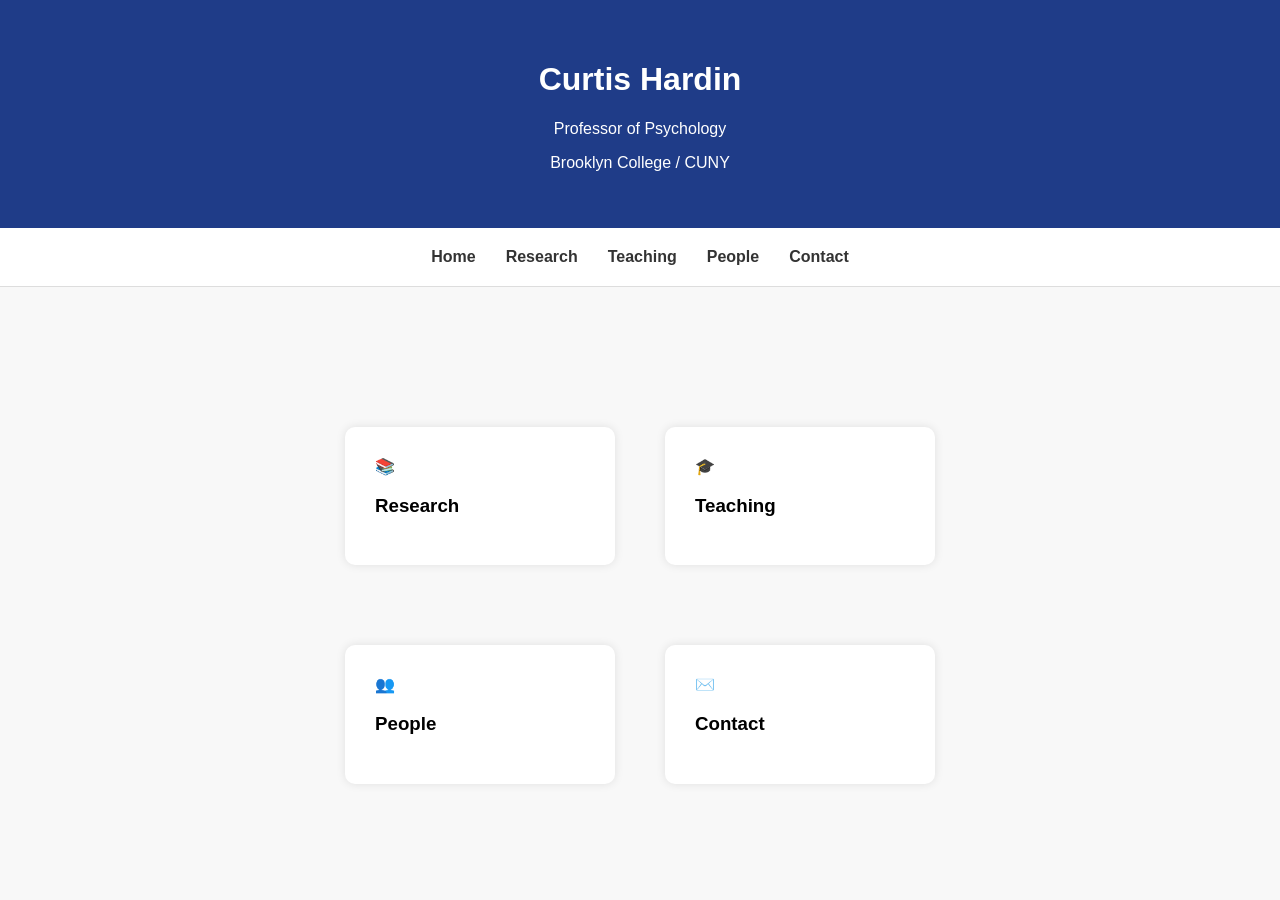
==== index.html @ 84460bd5 "Add files via upload" ====
<!DOCTYPE html>
<html lang="en">
<head>
    <meta charset="UTF-8">
    <meta name="viewport" content="width=device-width, initial-scale=1.0">
    <title>Curtis Hardin</title>
    <link rel="stylesheet" href="style.css">
</head>
<body>

    <header>
        <h1>Curtis Hardin</h1>
        <p>Professor of Psychology</p >
        <p>Brooklyn College / CUNY</p >
    </header>

    <nav>
        <a href=" ">Home</a >
       <a href="research.html">Research</a>
        <a href="teaching.html">Teaching</a >
        <a href="people.html">People</a >
       <a href="contact.html">Contact</a>
    </nav>

    <main>
        <section class="intro"></section>
           
        <section class="cards">
 
            <a href="research.html" class="card-link">
                <div class="card">
          <div class="card-icon">📚</div>
                    <h3>Research</h3>
                </div>
            </a>


            <a href="teaching.html" class="card-link">
                <div class="card">
                    <div class="card-icon">🎓</div>
                    <h3>Teaching</h3>
                </div>
            </a>
    
           
            <a href="people.html" class="card-link">
                <div class="card">
                    <div class="card-icon">👥</div>
                    <h3>People</h3>
                </div>
            </a>

          <a href="contact.html" class="card-link">
                <div class="card">
                    <div class="card-icon">✉️</div>
                    <h3>Contact</h3>
                </div>
                </a>
        </section>
    </main>

</body>
</html>
---- style.css ----
body {
   margin: 0;
   font-family: Arial, sans-serif;
   background-color: #f8f8f8;
}


header {
   text-align: center;
   padding: 40px;
   background: #1f3c88;
   color: white;
}


nav {
   display: flex;
   justify-content: center;
   gap: 30px;
   background: white;
   padding: 20px;
   border-bottom: 1px solid #ddd;
}


nav a {
   text-decoration: none;
   color: #333;
   font-weight: bold;
}


.intro {
   text-align: center;
   padding: 40px;
}


.cards {
   display: grid;
   grid-template-columns: repeat(2, 300px);
   gap: 20px;
   justify-content: center;
   padding: 30px;
}


.card {
   background: white;
   padding: 25px;
   border-radius: 10px;
   box-shadow: 0 0 10px rgba(0,0,0,0.08);
}


.card {
   width: 70%;
   margin: 30px auto;
   background: white;
   padding: 30px;
   border-radius: 10px;
   box-shadow: 0 0 10px rgba(0,0,0,0.1);
}


.card {
   max-width: 1000px;
   margin: 30px auto;
   background: white;
   padding: 30px;
   border-radius: 10px;
   box-shadow: 0 0 10px rgba(0,0,0,0.1);
}


.card ul {
   line-height: 1.8;
}


.card li {
   margin-bottom: 15px;
}


.card-link {
   text-decoration: none;
   color: inherit;      
   display: block;    
}






.publications-container {
   max-width: 850px;
   margin: 30px auto;
   padding: 20px;
   background-color: #ffffff;
}




.publications-container h2 {
   color: #1a365d;
   border-bottom: 2px solid #e2e8f0;
   padding-bottom: 10px;
   margin-bottom: 25px;
}




.pub-list {
   list-style: none;
   padding: 0;
   margin: 0;
}




.pub-item {
   position: relative;
   padding-left: 25px;
   text-indent: -25px;
   line-height: 1.6;
   margin-bottom: 22px;
   color: #333333;
   font-size: 0.95rem;
}




.pub-year {
   display: inline-block;
   font-weight: bold;
   color: #2b6cb0;
   margin-right: 8px;
   text-indent: 0;
}


.pub-title {
   color: #2d3748;
   font-weight: 600;
   text-decoration: none;
   border-bottom: 1px dashed #cbd5e0;
   transition: all 0.2s ease-in-out;
}


.pub-title:hover {
   color: #3182ce;
   border-bottom: 1px solid #3182ce;
   background-color: #ebf8ff;
   padding: 0 2px;
   border-radius: 2px;
}




.pub-item em {
   color: #4a5568;
   font-style: italic;
}


.contact-details {
    display: flex;
    flex-direction: column;
    gap: 30px;
    margin-top: 20px;
}

.contact-box {
    display: flex;
    align-items: flex-start;
    gap: 20px;
    background: #f7fafc;
    padding: 20px 25px;
    border-radius: 8px;
}

.contact-box .contact-icon {
    font-size: 1.8rem;
    margin-top: 2px;
}

.contact-info-text h3 {
    margin: 0 0 8px 0;
    color: #1f3c88;
    font-size: 1.15rem;
}

.contact-info-text p {
    margin: 0;
    line-height: 1.6;
    color: #4a5568;
}


.email-link {
    color: #2b6cb0;
    text-decoration: none;
    font-weight: 600;
    border-bottom: 1px dashed #2b6cb0;
    transition: all 0.2s;
}

.email-link:hover {
    color: #1f3c88;
    border-bottom: 1px solid #1f3c88;
}
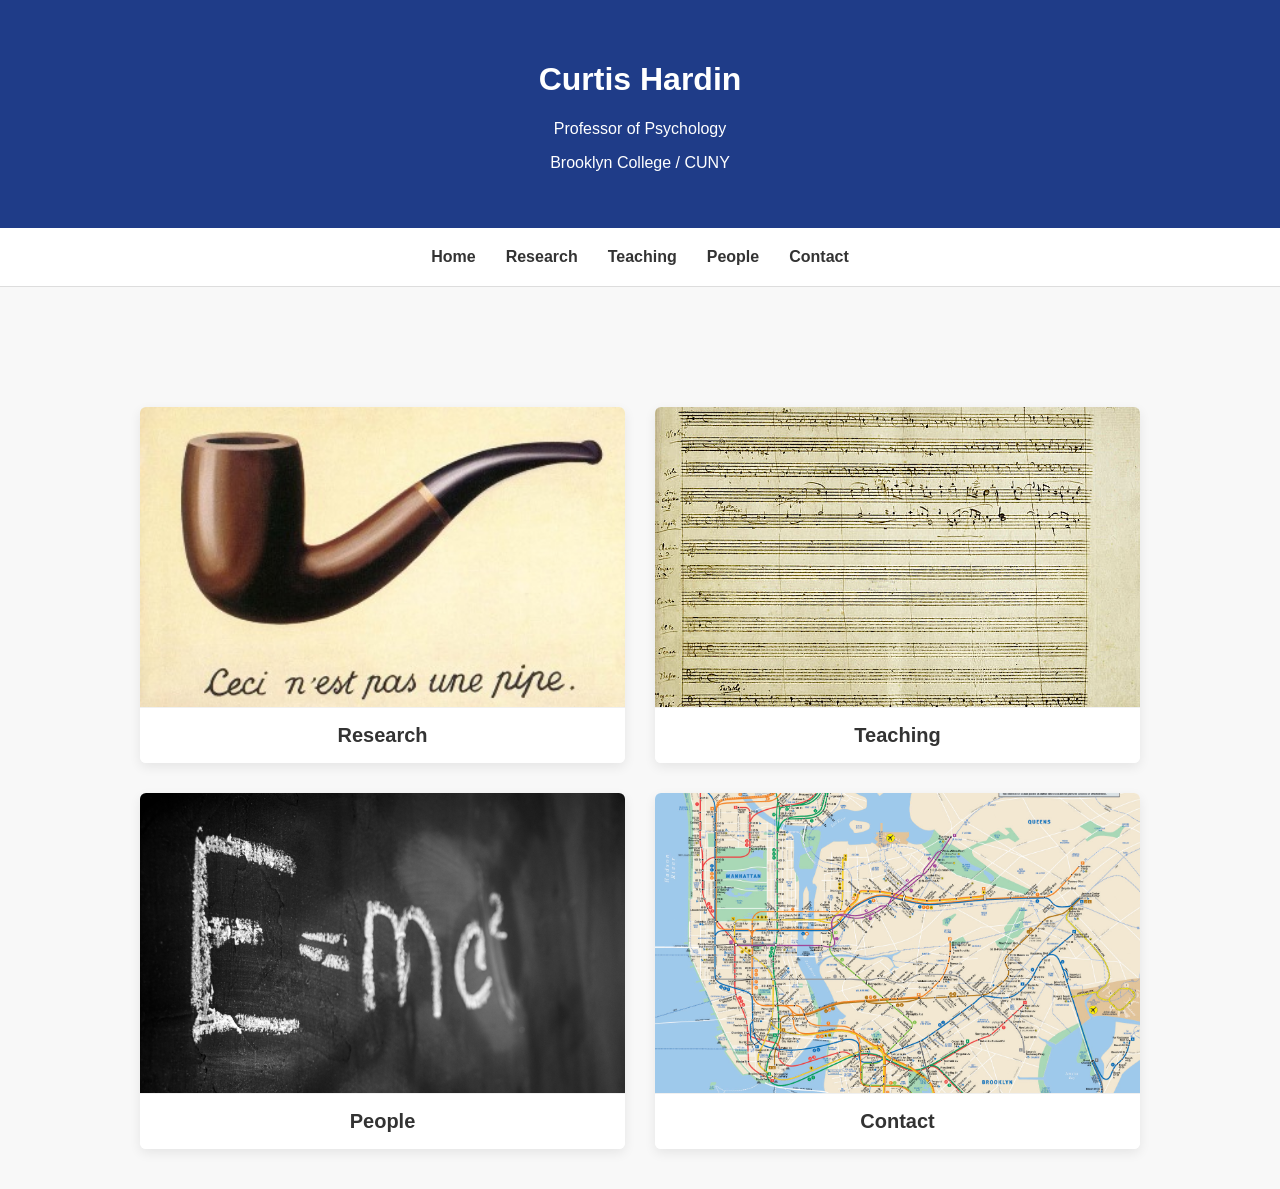
==== commit f67cdee7: "Update homepage and publications design" ====
--- a/index.html
+++ b/index.html
@@ -22,42 +22,39 @@
        <a href="contact.html">Contact</a>
     </nav>
 
-    <main>
-        <section class="intro"></section>
+  <main>
+        <section class="intro">
+        
+        </section>
            
-        <section class="cards">
- 
-            <a href="research.html" class="card-link">
-                <div class="card">
-          <div class="card-icon">📚</div>
-                    <h3>Research</h3>
-                </div>
+        
+        <div class="homepage-grid">
+            
+            <a href="research.html" class="grid-item">
+                <img src="image/research.jpg" alt="Research">
+                <div class="grid-label">Research</div>
             </a>
 
-
-            <a href="teaching.html" class="card-link">
-                <div class="card">
-                    <div class="card-icon">🎓</div>
-                    <h3>Teaching</h3>
-                </div>
+            <a href="teaching.html" class="grid-item">
+                <img src="image/teaching.jpg" alt="Teaching">
+                <div class="grid-label">Teaching</div>
             </a>
     
-           
-            <a href="people.html" class="card-link">
-                <div class="card">
-                    <div class="card-icon">👥</div>
-                    <h3>People</h3>
-                </div>
+            <a href="people.html" class="grid-item">
+                <img src="image/people.jpeg" alt="People">
+                <div class="grid-label">People</div>
             </a>
 
-          <a href="contact.html" class="card-link">
-                <div class="card">
-                    <div class="card-icon">✉️</div>
-                    <h3>Contact</h3>
-                </div>
-                </a>
-        </section>
+        
+            <a href="contact.html" class="grid-item">
+                <img src="image/contact.jpg" alt="Contact">
+                <div class="grid-label">Contact</div>
+            </a>
+        </div>
     </main>
+
+
+          
 
 </body>
 </html>
--- a/style.css
+++ b/style.css
@@ -216,4 +216,132 @@
 .email-link:hover {
     color: #1f3c88;
     border-bottom: 1px solid #1f3c88;
+}
+
+.homepage-grid {
+    display: grid;
+    grid-template-columns: repeat(2, 1fr);
+    gap: 30px;
+    max-width: 1000px;
+    margin: 40px auto;
+    padding: 0 20px;
+}
+
+.grid-item {
+    display: block;
+    position: relative;
+    text-decoration: none;
+    background: #ffffff;
+    overflow: hidden;
+    border-radius: 6px;
+    box-shadow: 0 4px 12px rgba(0, 0, 0, 0.08);
+    transition: transform 0.3s ease, box-shadow 0.3s ease;
+}
+
+.grid-item:hover {
+    transform: translateY(-5px);
+    box-shadow: 0 8px 24px rgba(0, 0, 0, 0.15);
+}
+
+.grid-item img {
+    width: 100%;
+    height: 300px;
+    object-fit: cover;
+    display: block;
+}
+
+.grid-label {
+    color: #333333;
+    text-align: center;
+    padding: 16px 0;
+    font-size: 1.25rem;
+    font-weight: 600;
+    border-top: 1px solid #f0f0f0;
+    background-color: #ffffff;
+}
+
+@media (max-width: 768px) {
+    .homepage-grid {
+        grid-template-columns: 1fr;
+        gap: 20px;
+    }
+    .grid-item img {
+        height: 220px;
+    }
+}
+
+.publications-container {
+    max-width: 900px;
+    margin: 60px auto;
+    padding: 0 25px;
+    font-family: -apple-system, BlinkMacSystemFont, "Segoe UI", Roboto, Helvetica, Arial, sans-serif;
+}
+
+.publications-container h2 {
+    font-size: 2.2rem;
+    color: #111111;
+    margin-bottom: 35px;
+    font-weight: 700;
+    border-bottom: 2px solid #eaeaea;
+    padding-bottom: 15px;
+}
+
+.pub-list {
+    list-style: none;
+    padding: 0;
+    margin: 0;
+}
+
+.pub-item {
+    position: relative;
+    padding-left: 85px;
+    margin-bottom: 30px;
+    font-size: 1.05rem;
+    line-height: 1.65;
+    color: #444444;
+}
+
+.pub-year {
+    position: absolute;
+    left: 0;
+    top: 3px;
+    font-size: 0.95rem;
+    font-weight: 700;
+    color: #003366;
+    background: #e6f0fa;
+    padding: 2px 8px;
+    border-radius: 4px;
+    letter-spacing: 0.5px;
+}
+
+.pub-title {
+    color: #111111;
+    text-decoration: none;
+    font-weight: 600;
+    border-bottom: 1px solid #cccccc;
+    transition: color 0.2s ease, border-color 0.2s ease;
+}
+
+.pub-title:hover {
+    color: #003366;
+    border-bottom-color: #003366;
+}
+
+.pub-item em {
+    color: #555555;
+    font-style: italic;
+}
+
+@media (max-width: 768px) {
+    .pub-item {
+        padding-left: 0;
+        margin-bottom: 35px;
+    }
+    
+    .pub-year {
+        position: relative;
+        display: inline-block;
+        margin-bottom: 8px;
+        top: 0;
+    }
 }
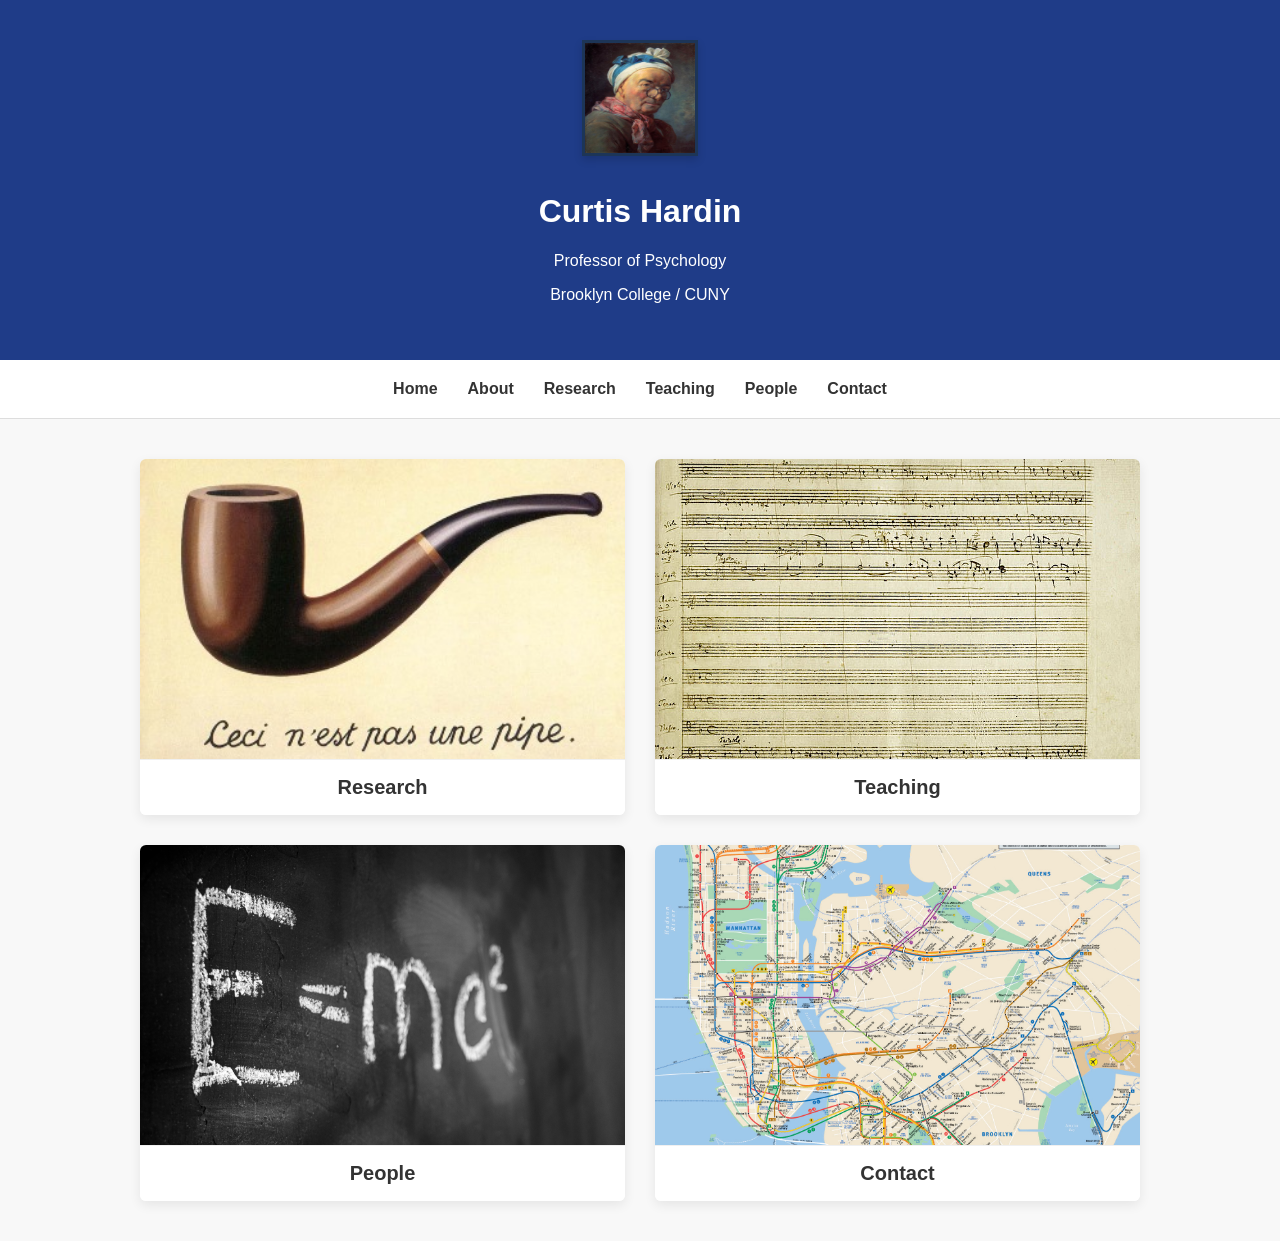
==== commit b4c1d0c4: "Update homepage navigation, link avatar to about page, and add tributes section" ====
--- a/index.html
+++ b/index.html
@@ -9,27 +9,26 @@
 <body>
 
     <header>
+       
+        <a href="about.html" title="Click to read About Me" class="avatar-link">
+            <img src="image/chardin-avatar.jpg" alt="Curtis Hardin (Chardin Self-Portrait)" class="avatar-img">
+        </a>
         <h1>Curtis Hardin</h1>
-        <p>Professor of Psychology</p >
-        <p>Brooklyn College / CUNY</p >
+        <p>Professor of Psychology</p>
+        <p>Brooklyn College / CUNY</p>
     </header>
 
     <nav>
-        <a href=" ">Home</a >
-       <a href="research.html">Research</a>
-        <a href="teaching.html">Teaching</a >
-        <a href="people.html">People</a >
-       <a href="contact.html">Contact</a>
+        <a href="index.html">Home</a>
+        <a href="about.html">About</a>
+        <a href="research.html">Research</a>
+        <a href="teaching.html">Teaching</a>
+        <a href="people.html">People</a>
+        <a href="contact.html">Contact</a>
     </nav>
 
-  <main>
-        <section class="intro">
-        
-        </section>
-           
-        
+    <main>
         <div class="homepage-grid">
-            
             <a href="research.html" class="grid-item">
                 <img src="image/research.jpg" alt="Research">
                 <div class="grid-label">Research</div>
@@ -45,16 +44,13 @@
                 <div class="grid-label">People</div>
             </a>
 
-        
             <a href="contact.html" class="grid-item">
                 <img src="image/contact.jpg" alt="Contact">
                 <div class="grid-label">Contact</div>
             </a>
         </div>
+  
     </main>
-
-
-          
 
 </body>
 </html>
--- a/style.css
+++ b/style.css
@@ -344,4 +344,59 @@
         margin-bottom: 8px;
         top: 0;
     }
+}
+
+
+html {
+    scroll-behavior: smooth;
+}
+
+
+.avatar-link {
+    display: inline-block;
+    margin-bottom: 12px;
+    text-decoration: none;
+}
+
+.avatar-img {
+    width: 110px;
+    height: 110px;
+    border-radius: 
+    object-fit: cover;
+    border: 3px solid #1d3557; 
+    box-shadow: 0 4px 8px rgba(0, 0, 0, 0.15); 
+    transition: transform 0.2s ease, box-shadow 0.2s ease;
+}
+
+
+.avatar-img:hover {
+    transform: scale(1.05); 
+    box-shadow: 0 6px 12px rgba(0, 0, 0, 0.25);
+    cursor: pointer;
+}
+
+
+.section-divider {
+    margin: 40px auto;
+    max-width: 800px;
+    border: none;
+    border-top: 1px solid #e0e0e0;
+}
+
+
+.content-section {
+    max-width: 800px;
+    margin: 0 auto 40px auto;
+    line-height: 1.7;
+    color: #333;
+}
+
+.content-section blockquote {
+    background-color: #f8f9fa;
+    border-left: 4px solid #1d3557;
+    margin: 20px 0;
+    padding: 15px 20px;
+    font-style: italic;
+    color: #555;
+    border-radius: 0 4px 4px 0;
 }
